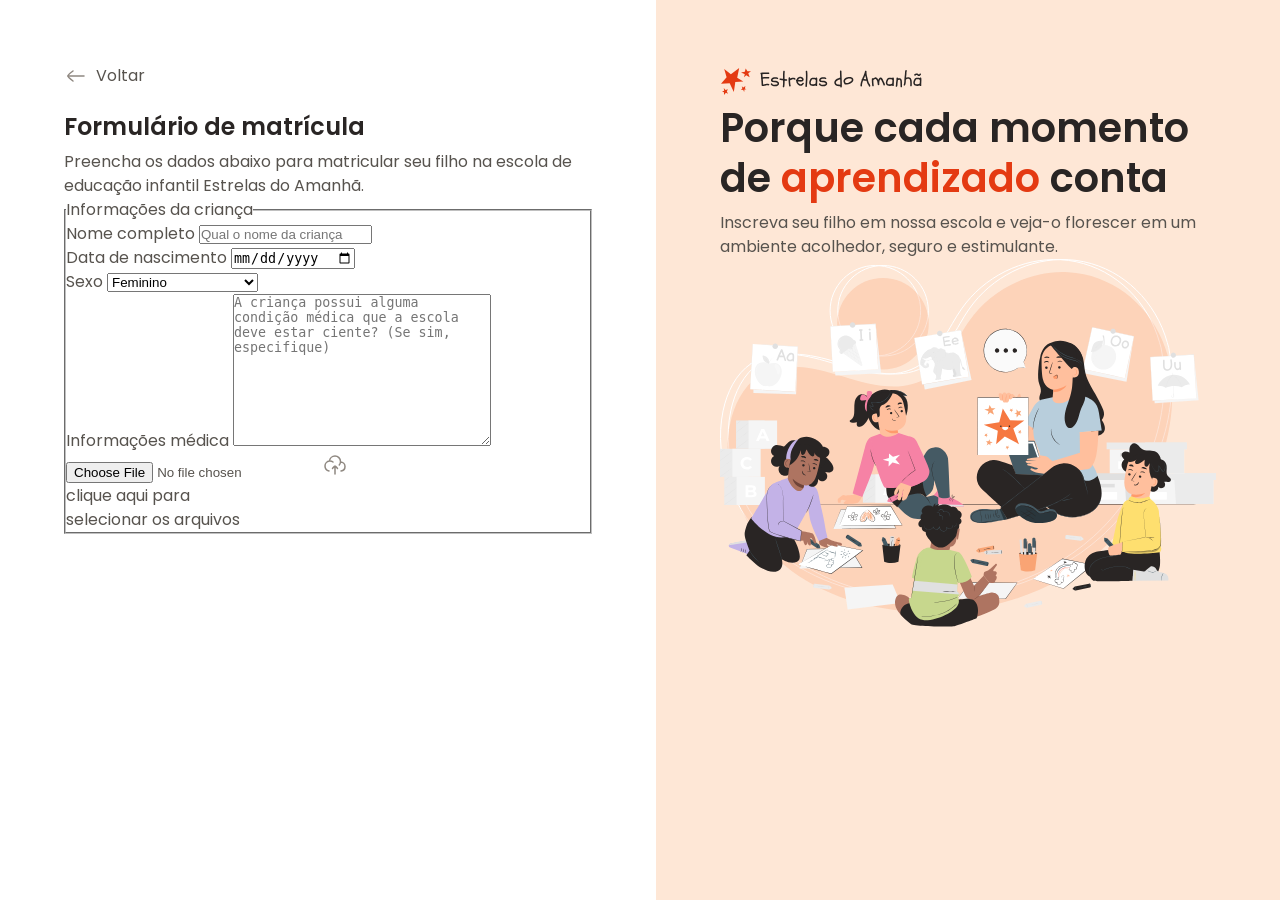
==== index.html @ b3225980 "Iniciando o formulário" ====
<!DOCTYPE html>
<html lang="pt-br">

<head>

    <link rel="preconnect" href="https://fonts.googleapis.com">
    <link rel="preconnect" href="https://fonts.gstatic.com" crossorigin>
    <meta charset="UTF-8">
    <meta name="viewport" content="width=device-width, initial-scale=1.0">

    <title>Estrelas do Amanhã</title>

    <link rel="stylesheet" href="./styles/index.css">
    <link href="https://fonts.googleapis.com/css2?family=Poppins:wght@100;400&display=swap" rel="stylesheet">

</head>

<body>
    <div id="app">
        <main>
            <div class="main-container">
                <div class="back">
                    <img src="assets/icons/arrow-left-02.svg" alt="Ícone de voltar">
                    <span>Voltar</span>
                </div>

                <h1>Formulário de matrícula</h1>
                <p>Preencha os dados abaixo para matricular seu filho na escola de educação infantil Estrelas do Amanhã.</p>

                <form method="post" enctype="multipart/form-data">
                    <fieldset class="child-info">
                        <legend>Informações da criança</legend>

                        <div class="input-wrapper">
                            <label for="fullname">Nome completo</label>
                            <input id="fullname" name="fullname" type="text" 
                            placeholder="Qual o nome da criança">
                        </div>

                        <div class="input-wrapper">
                            <label for="birth">Data de nascimento</label>
                            <input type="date" id="birth" name="birth">
                        </div>

                        <div class="select-wrapper">
                            <label for="gender">Sexo</label>
                            <select name="gender" id="gender">
                                <option value="female">Feminino</option>
                                <option value="male">Masculino</option>
                                <option value="na">Prefiro não responder</option>
                            </select>
                        </div>

                        <div class="textarea-wrapper">
                            <label for="medical-info">Informações médica</label>
                            <textarea name="medical-info" id="medical-info"
                                cols="30"  rows="10"
                                placeholder="A criança possui alguma condição médica que a escola deve estar ciente? (Se sim, especifique)"
                            ></textarea>
                        </div>

                        <div class="droparea-wrapper">
                            <input type="file" id="birth-file" name="birth-file">
                            <img src="assets/icons/cloud-upload.svg" alt="">
                            <p>
                                clique aqui para <br>
                                selecionar os arquivos
                            </p>
                        </div>

                    </fieldset>
                </form>
            </div>
        </main>

        <aside>
            <div class="aside-conainer">
                <header>                     <!-- header>img+h2+p  -->              
                    <img src="assets/logo.svg" alt="Logo estrelas do amanhã">
                    <h2>
                        Porque cada momento de 
                        <span>
                            aprendizado
                        </span>
                        conta
                    </h2>
                    <p>
                        Inscreva seu filho em nossa escola e veja-o florescer em um ambiente acolhedor, seguro e estimulante.
                    </p>
                </header>
                
                <img src="assets/Illustration.svg" alt="Ilustração de uma professora lecionando">
            </div>
        </aside>
    </div>
</body>
</html>
---- styles/index.css ----
@import url(global.css);
@import url(layout.css);
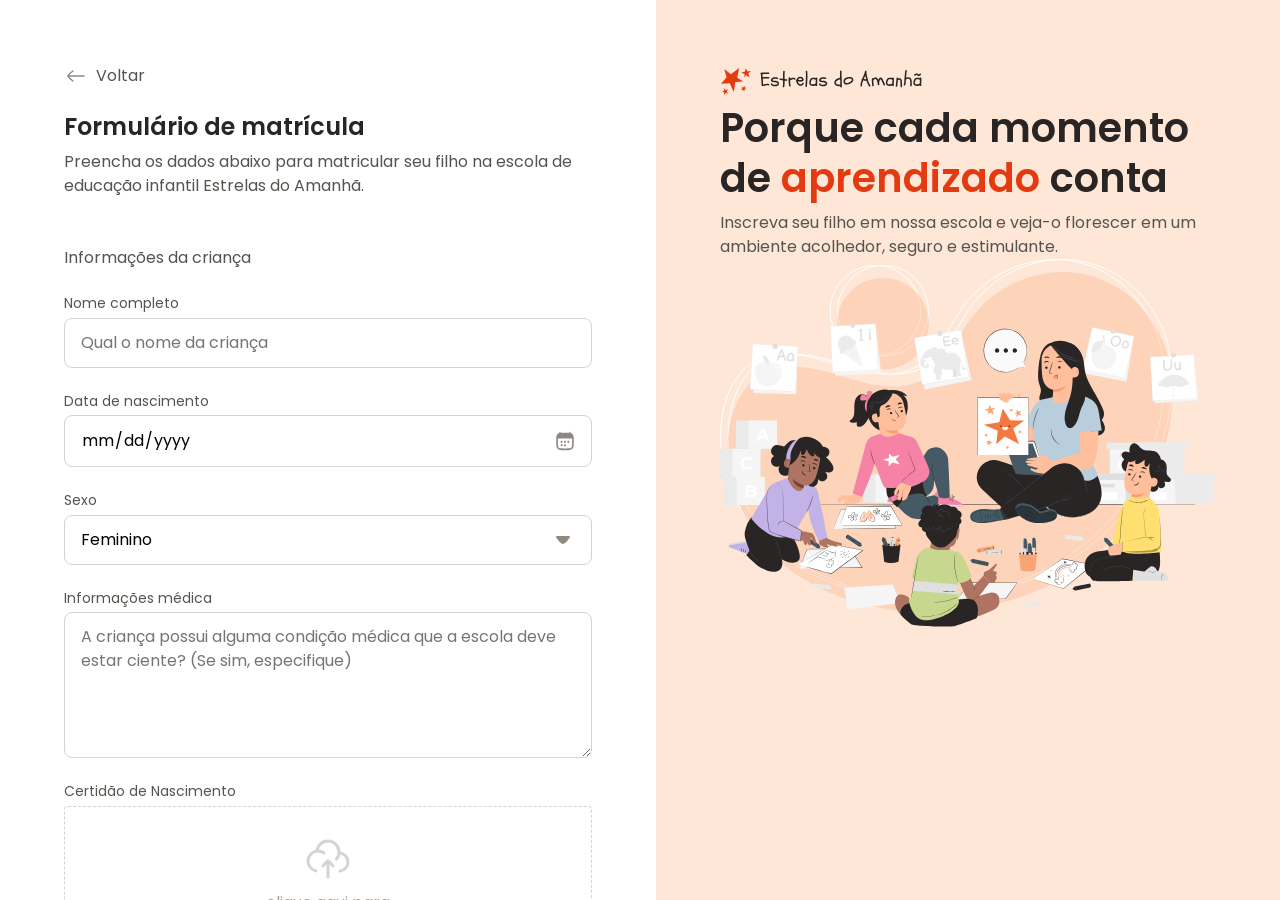
==== commit 41e20ca0: "Trabalhando no campo de envio de arquivos" ====
--- a/index.html
+++ b/index.html
@@ -54,18 +54,28 @@
                         <div class="textarea-wrapper">
                             <label for="medical-info">Informações médica</label>
                             <textarea name="medical-info" id="medical-info"
-                                cols="30"  rows="10"
+                                cols="30"  rows="5"
                                 placeholder="A criança possui alguma condição médica que a escola deve estar ciente? (Se sim, especifique)"
                             ></textarea>
                         </div>
 
                         <div class="droparea-wrapper">
-                            <input type="file" id="birth-file" name="birth-file">
-                            <img src="assets/icons/cloud-upload.svg" alt="">
-                            <p>
-                                clique aqui para <br>
-                                selecionar os arquivos
-                            </p>
+
+                            <label for="birth-file">Certidão de Nascimento</label>
+
+                            <div class="dropzone">
+                                <input type="file" id="birth-file" name="birth-file">
+                                
+                                <svg width="48" height="48" viewBox="0 0 48 48" fill="none" xmlns="http://www.w3.org/2000/svg">
+                                    <path d="M34.9552 18.0221C34.97 18.022 34.985 18.022 35 18.022C39.9706 18.022 44 22.0588 44 27.0386C44 31.6796 40.5 35.5016 36 36M34.9552 18.0221C34.9848 17.6921 35 17.3579 35 17.0202C35 10.9339 30.0752 6 24 6C18.2465 6 13.5247 10.4253 13.0408 16.0638M34.9552 18.0221C34.7506 20.2952 33.8572 22.3692 32.4856 24.033M13.0408 16.0638C7.96796 16.5475 4 20.8278 4 26.0366C4 30.8834 7.43552 34.9264 12 35.8546M13.0408 16.0638C13.3565 16.0337 13.6765 16.0183 14 16.0183C16.2516 16.0183 18.3295 16.7639 20.001 18.022" stroke="#D6D3D1" stroke-width="3" stroke-linecap="round" stroke-linejoin="round"/>
+                                    <path d="M24 26V42M24 26C22.5996 26 19.9831 29.9886 19 31M24 26C25.4004 26 28.017 29.9886 29 31" stroke="#D6D3D1" stroke-width="3" stroke-linecap="round" stroke-linejoin="round"/>
+                                    </svg>
+                                    
+                                <p>
+                                    clique aqui para <br>
+                                    selecionar os arquivos
+                                </p>
+                            </div>
                         </div>
 
                     </fieldset>
--- a/styles/index.css
+++ b/styles/index.css
@@ -1,2 +1,3 @@
 @import url(global.css);
-@import url(layout.css);+@import url(layout.css);
+@import url(form.css);
